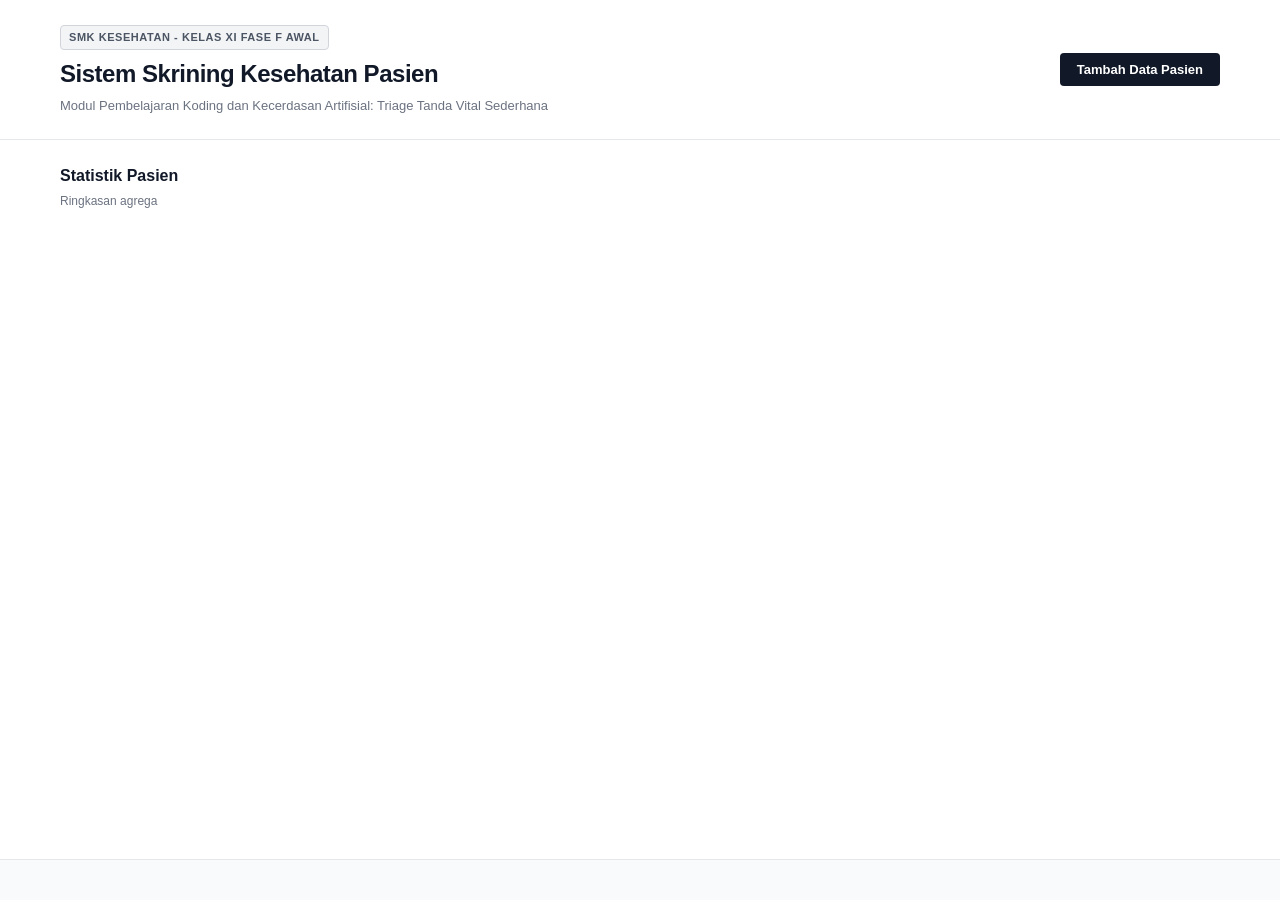
==== templates/index.html @ 0f3c6abc "feat(ui): implement responsive dashboard with real-time triage and datatable (refs task-001)" ====
<!DOCTYPE html>
<html lang="id">
<head>
  <meta charset="UTF-8">
  <meta name="viewport" content="width=device-width, initial-scale=1.0">
  <title>Sistem Skrining Kesehatan Pasien</title>
  <link rel="stylesheet" href="/static/css/style.css">
</head>
<body>
  <div class="app-layout">
    <header class="app-header">
<div class="header-container">
        <div class="header-brand">
          <div class="brand-badge">SMK Kesehatan - Kelas XI Fase F Awal</div>
          <h1 class="brand-title">Sistem Skrining Kesehatan Pasien</h1>
          <p class="brand-subtitle">Modul Pembelajaran Koding dan Kecerdasan Artifisial: Triage Tanda Vital Sederhana</p>
        </div>
        <div class="header-actions">
          <button id="btn-scroll-form" class="btn btn-primary">Tambah Data Pasien</button>
        </div>
      </div>
          </header>

<main class="app-main">
<div class="container">
        <!-- STATISTIK PASIEN (MENU 4) -->
        <section class="stats-section">
          <div class="section-heading">
            <h2 class="section-title">Statistik Pasien</h2>
            <span class="section-caption">Ringkasan agrega</span>
          </div>
        </section>
      </div>      
    </main>
    
    <footer class="app-footer">
      
    </footer>
        </footer>
  </div>
  <script src="/static/js/app.js"></script>
</body>
</html>
---- static/css/style.css ----
/* Pure Crisp Monochrome Light Design System */
:root {
  --bg-page: #ffffff;
  --bg-panel: #ffffff;
  --bg-subtle: #f9fafb;
  --bg-card: #fdfdfd;
  --border-light: #e5e7eb;
  --border-focus: #111827;
  --text-main: #111827;
  --text-muted: #4b5563;
  --text-caption: #6b7280;
  --btn-primary-bg: #111827;
  --btn-primary-text: #ffffff;
  --btn-secondary-bg: #f3f4f6;
  --btn-secondary-text: #111827;
  --btn-secondary-border: #e5e7eb;
  --pill-bg: #f3f4f6;
  --pill-border: #d1d5db;
  --pill-text: #111827;
  --danger-text: #991b1b;
  --danger-bg: #fef2f2;
  --danger-border: #fecaca;
  --warning-text: #854d0e;
  --warning-bg: #fefce8;
  --warning-border: #fef08a;
  --success-text: #166534;
  --success-bg: #f0fdf4;
  --success-border: #bbf7d0;
  --radius-sm: 4px;
  --radius-md: 6px;
  --radius-lg: 8px;
  --font-family: -apple-system, BlinkMacSystemFont, "Segoe UI", Roboto, "Helvetica Neue", Arial, sans-serif;
}

* {
  box-sizing: border-box;
  margin: 0;
  padding: 0;
}

body {
  font-family: var(--font-family);
  background-color: var(--bg-page);
  color: var(--text-main);
  line-height: 1.5;
  -webkit-font-smoothing: antialiased;
}

.app-layout {
  min-height: 100vh;
  display: flex;
  flex-direction: column;
}

.container {
  max-width: 1200px;
  margin: 0 auto;
  padding: 0 20px;
  width: 100%;
}

/* Header */
.app-header {
  border-bottom: 1px solid var(--border-light);
  background-color: var(--bg-page);
  padding: 24px 0;
}

.header-container {
  max-width: 1200px;
  margin: 0 auto;
  padding: 0 20px;
  display: flex;
  justify-content: space-between;
  align-items: center;
  flex-wrap: wrap;
  gap: 16px;
}

.brand-badge {
  display: inline-block;
  font-size: 11px;
  font-weight: 600;
  text-transform: uppercase;
  letter-spacing: 0.05em;
  padding: 3px 8px;
  background-color: var(--pill-bg);
  border: 1px solid var(--pill-border);
  border-radius: var(--radius-sm);
  color: var(--text-muted);
  margin-bottom: 6px;
}

.brand-title {
  font-size: 24px;
  font-weight: 700;
  letter-spacing: -0.02em;
  color: var(--text-main);
}

.brand-subtitle {
  font-size: 13px;
  color: var(--text-caption);
  margin-top: 4px;
}

/* Stats Section */
.stats-section {
  padding: 24px 0 16px;
}

.section-heading {
  margin-bottom: 14px;
}

.section-title {
  font-size: 16px;
  font-weight: 600;
  color: var(--text-main);
}

.section-caption {
  font-size: 12px;
  color: var(--text-caption);
}

.stats-grid {
  display: grid;
  grid-template-columns: repeat(auto-fit, minmax(220px, 1fr));
  gap: 16px;
}

.stat-card {
  background: var(--bg-card);
  border: 1px solid var(--border-light);
  border-radius: var(--radius-md);
  padding: 16px;
}

.stat-label {
  font-size: 12px;
  font-weight: 600;
  text-transform: uppercase;
  letter-spacing: 0.03em;
  color: var(--text-muted);
}

.stat-value {
  font-size: 32px;
  font-weight: 700;
  line-height: 1.2;
  margin: 6px 0;
  color: var(--text-main);
}

.stat-meta {
  font-size: 11px;
  color: var(--text-caption);
}

/* Split Dashboard Layout */
.dashboard-split {
  display: grid;
  grid-template-columns: 380px 1fr;
  gap: 24px;
  margin-bottom: 40px;
  align-items: start;
}

@media (max-width: 960px) {
  .dashboard-split {
    grid-template-columns: 1fr;
  }
}

/* Panels */
.panel {
  background: var(--bg-panel);
  border: 1px solid var(--border-light);
  border-radius: var(--radius-md);
  padding: 20px;
}

.panel-header {
  margin-bottom: 18px;
  padding-bottom: 12px;
  border-bottom: 1px solid var(--border-light);
}

.panel-header-split {
  display: flex;
  justify-content: space-between;
  align-items: center;
  margin-bottom: 16px;
  padding-bottom: 12px;
  border-bottom: 1px solid var(--border-light);
  flex-wrap: wrap;
  gap: 10px;
}

.panel-title {
  font-size: 16px;
  font-weight: 600;
  color: var(--text-main);
}

.panel-desc {
  font-size: 12px;
  color: var(--text-caption);
  margin-top: 2px;
}

/* Forms */
.form-group {
  margin-bottom: 14px;
}

.form-row {
  display: flex;
  gap: 12px;
}

.col-half {
  flex: 1;
}

.form-label {
  display: block;
  font-size: 13px;
  font-weight: 500;
  color: var(--text-main);
  margin-bottom: 6px;
}

.vital-header {
  display: flex;
  justify-content: space-between;
  align-items: center;
  margin-bottom: 6px;
}

.vital-section-title {
  font-size: 11px;
  font-weight: 700;
  text-transform: uppercase;
  letter-spacing: 0.05em;
  color: var(--text-caption);
  margin: 18px 0 10px;
  padding-top: 10px;
  border-top: 1px dashed var(--border-light);
}

.form-control {
  width: 100%;
  padding: 8px 12px;
  font-size: 14px;
  font-family: inherit;
  color: var(--text-main);
  background-color: #ffffff;
  border: 1px solid var(--border-light);
  border-radius: var(--radius-sm);
  outline: none;
  transition: border-color 0.15s ease;
}

.form-control:focus {
  border-color: var(--border-focus);
}

.field-hint {
  display: block;
  font-size: 10px;
  color: var(--text-caption);
  margin-top: 4px;
}

/* Status Pills */
.status-pill {
  display: inline-block;
  font-size: 11px;
  font-weight: 600;
  padding: 2px 8px;
  border-radius: 9999px;
  background-color: var(--pill-bg);
  border: 1px solid var(--pill-border);
  color: var(--pill-text);
}

.status-pill.status-normal {
  background-color: var(--success-bg);
  border-color: var(--success-border);
  color: var(--success-text);
}

.status-pill.status-warning {
  background-color: var(--warning-bg);
  border-color: var(--warning-border);
  color: var(--warning-text);
}

.status-pill.status-danger {
  background-color: var(--danger-bg);
  border-color: var(--danger-border);
  color: var(--danger-text);
}

/* Triage Preview Box */
.triage-preview-box {
  background-color: var(--bg-subtle);
  border: 1px solid var(--border-light);
  border-radius: var(--radius-sm);
  padding: 12px;
  margin: 18px 0;
}

.triage-preview-label {
  font-size: 11px;
  text-transform: uppercase;
  font-weight: 600;
  letter-spacing: 0.04em;
  color: var(--text-caption);
  margin-bottom: 4px;
}

.triage-preview-value {
  font-size: 13px;
  font-weight: 600;
  color: var(--text-main);
}

/* Buttons */
.btn {
  display: inline-flex;
  align-items: center;
  justify-content: center;
  font-size: 13px;
  font-weight: 600;
  font-family: inherit;
  padding: 8px 16px;
  border-radius: var(--radius-sm);
  cursor: pointer;
  border: 1px solid transparent;
  transition: opacity 0.15s ease, background-color 0.15s ease;
  text-decoration: none;
}

.btn-primary {
  background-color: var(--btn-primary-bg);
  color: var(--btn-primary-text);
}

.btn-primary:hover {
  opacity: 0.9;
}

.btn-secondary {
  background-color: var(--btn-secondary-bg);
  color: var(--btn-secondary-text);
  border-color: var(--btn-secondary-border);
}

.btn-secondary:hover {
  background-color: #e5e7eb;
}

.btn-sm {
  padding: 4px 10px;
  font-size: 12px;
}

.btn-block {
  width: 100%;
}

.form-actions {
  display: flex;
  flex-direction: column;
  gap: 8px;
  margin-top: 16px;
}

/* Filter Bar */
.filter-bar {
  display: flex;
  gap: 12px;
  margin-bottom: 14px;
  flex-wrap: wrap;
}

.search-box {
  flex: 2;
  min-width: 200px;
}

.filter-box {
  flex: 1;
  min-width: 160px;
}

/* Table */
.table-responsive {
  overflow-x: auto;
}

.data-table {
  width: 100%;
  border-collapse: collapse;
  font-size: 13px;
}

.data-table th {
  text-align: left;
  padding: 10px 12px;
  font-size: 11px;
  font-weight: 600;
  text-transform: uppercase;
  letter-spacing: 0.04em;
  color: var(--text-caption);
  background-color: var(--bg-subtle);
  border-bottom: 1px solid var(--border-light);
}

.data-table td {
  padding: 12px;
  border-bottom: 1px solid var(--border-light);
  vertical-align: middle;
}

.data-table tr:hover {
  background-color: #fafafa;
}

.th-num {
  width: 44px;
}

.th-action {
  width: 120px;
  text-align: right;
}

.action-btns {
  display: flex;
  gap: 6px;
  justify-content: flex-end;
}

.btn-table-icon {
  padding: 3px 8px;
  font-size: 11px;
  font-weight: 500;
  border-radius: var(--radius-sm);
  border: 1px solid var(--border-light);
  background-color: #ffffff;
  color: var(--text-main);
  cursor: pointer;
}

.btn-table-icon:hover {
  background-color: var(--bg-subtle);
}

.btn-table-danger {
  color: var(--danger-text);
  border-color: var(--danger-border);
}

.btn-table-danger:hover {
  background-color: var(--danger-bg);
}

/* Empty State */
.empty-state {
  text-align: center;
  padding: 40px 20px;
}

.empty-title {
  font-size: 14px;
  font-weight: 600;
  color: var(--text-main);
}

.empty-desc {
  font-size: 12px;
  color: var(--text-caption);
  margin-top: 4px;
}

/* Modal */
.modal-overlay {
  position: fixed;
  inset: 0;
  background-color: rgba(0, 0, 0, 0.4);
  display: flex;
  align-items: center;
  justify-content: center;
  padding: 20px;
  z-index: 1000;
}

.modal-card {
  background-color: #ffffff;
  border: 1px solid var(--border-light);
  border-radius: var(--radius-md);
  max-width: 520px;
  width: 100%;
  box-shadow: 0 10px 25px rgba(0, 0, 0, 0.1);
}

.modal-header {
  display: flex;
  justify-content: space-between;
  align-items: center;
  padding: 16px 20px;
  border-bottom: 1px solid var(--border-light);
}

.modal-title {
  font-size: 15px;
  font-weight: 600;
  color: var(--text-main);
}

.modal-close {
  background: none;
  border: none;
  font-size: 20px;
  line-height: 1;
  color: var(--text-caption);
  cursor: pointer;
}

.modal-body {
  padding: 20px;
  font-size: 13px;
}

.modal-footer {
  display: flex;
  justify-content: flex-end;
  gap: 8px;
  padding: 12px 20px;
  border-top: 1px solid var(--border-light);
  background-color: var(--bg-subtle);
}

.slip-detail-grid {
  display: grid;
  grid-template-columns: 140px 1fr;
  row-gap: 8px;
  column-gap: 12px;
  margin-top: 12px;
}

.slip-label {
  font-weight: 600;
  color: var(--text-muted);
}

.slip-value {
  color: var(--text-main);
}

/* Toast */
.toast {
  position: fixed;
  bottom: 24px;
  right: 24px;
  background-color: var(--text-main);
  color: #ffffff;
  padding: 10px 16px;
  border-radius: var(--radius-sm);
  font-size: 12px;
  font-weight: 500;
  box-shadow: 0 4px 12px rgba(0, 0, 0, 0.15);
  z-index: 2000;
}

/* Footer */
.app-footer {
  margin-top: auto;
  border-top: 1px solid var(--border-light);
  padding: 20px 0;
  background-color: var(--bg-subtle);
}

.footer-content {
  font-size: 12px;
  color: var(--text-caption);
  text-align: center;
}

.footer-meta {
  font-size: 11px;
  margin-top: 4px;
}
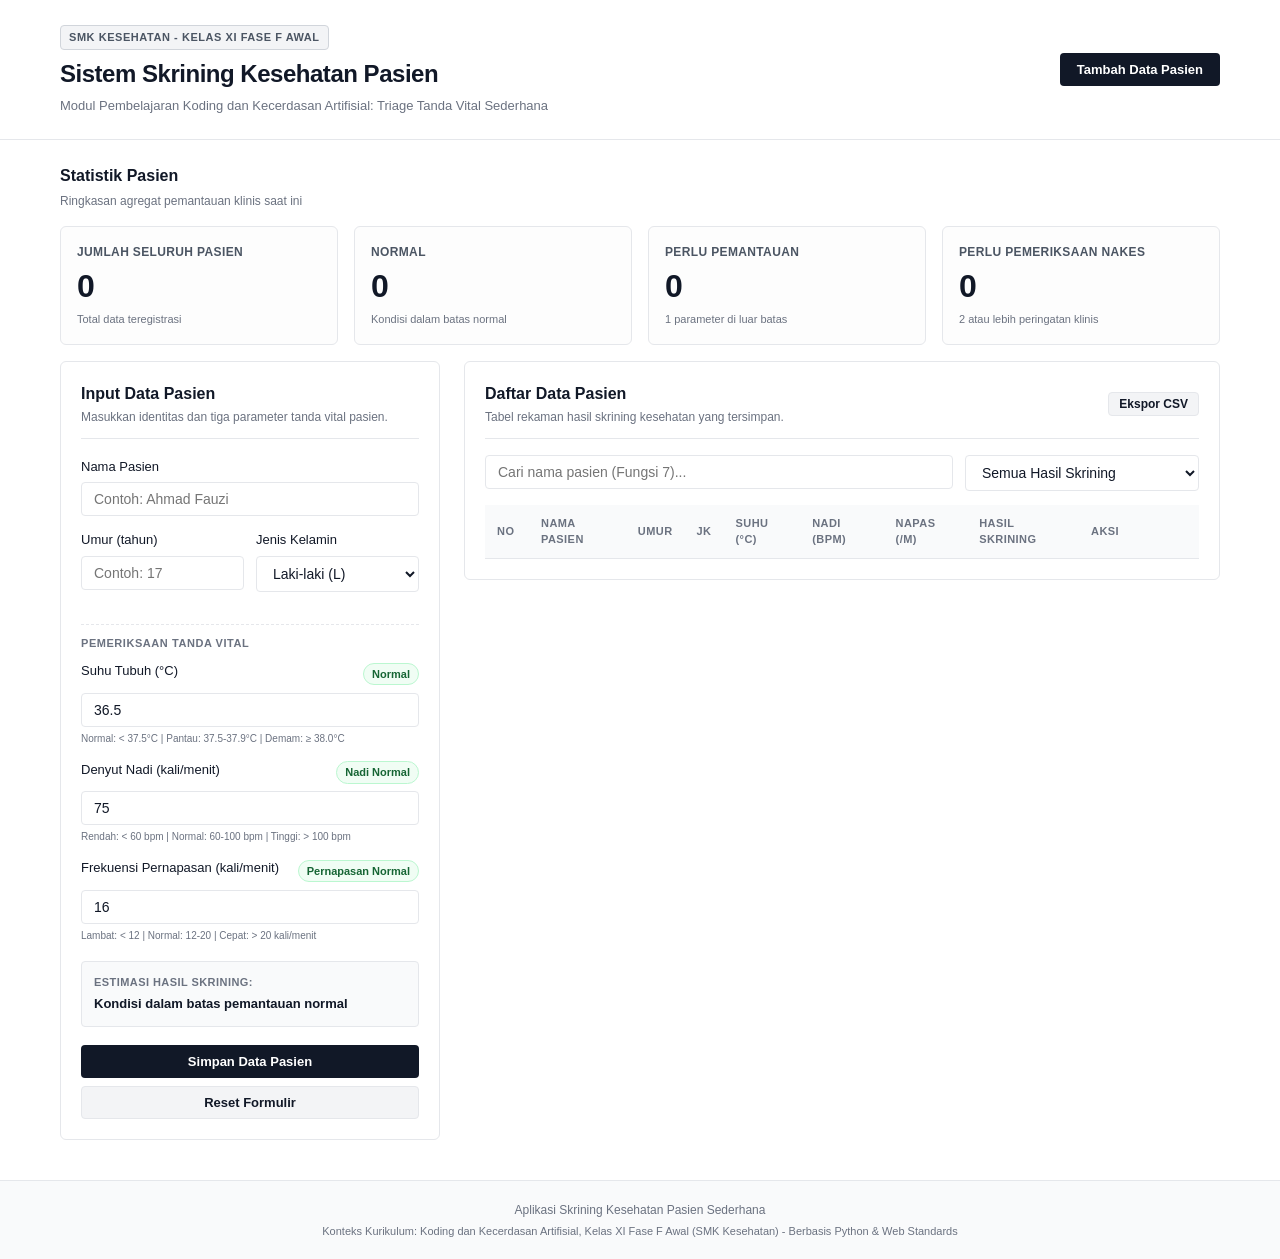
==== commit 6e302083: "feat(orchestration): add Docker deployment and complete patient screening web application (closes ta" ====
--- a/templates/index.html
+++ b/templates/index.html
@@ -27,16 +27,203 @@
         <section class="stats-section">
           <div class="section-heading">
             <h2 class="section-title">Statistik Pasien</h2>
-            <span class="section-caption">Ringkasan agrega</span>
+            <span class="section-caption">Ringkasan agregat pemantauan klinis saat ini</span>
+          </div>
+          <div class="stats-grid">
+            <div class="stat-card">
+              <div class="stat-label">Jumlah Seluruh Pasien</div>
+              <div class="stat-value" id="stats-total">0</div>
+              <div class="stat-meta">Total data teregistrasi</div>
+            </div>
+            <div class="stat-card">
+              <div class="stat-label">Normal</div>
+              <div class="stat-value" id="stats-normal">0</div>
+              <div class="stat-meta">Kondisi dalam batas normal</div>
+            </div>
+            <div class="stat-card">
+              <div class="stat-label">Perlu Pemantauan</div>
+              <div class="stat-value" id="stats-pemantauan">0</div>
+              <div class="stat-meta">1 parameter di luar batas</div>
+            </div>
+            <div class="stat-card">
+              <div class="stat-label">Perlu Pemeriksaan Nakes</div>
+              <div class="stat-value" id="stats-pemeriksaan">0</div>
+              <div class="stat-meta">2 atau lebih peringatan klinis</div>
+            </div>
           </div>
         </section>
+        
+        <div class="dashboard-split">
+          <!-- FORM INPUT DATA PASIEN (MENU 1) -->
+          <section class="form-section" id="form-container">
+            <div class="panel">
+              <div class="panel-header">
+                <h2 class="panel-title">Input Data Pasien</h2>
+                <p class="panel-desc">Masukkan identitas dan tiga parameter tanda vital pasien.</p>
+              </div>
+              
+              <form id="patient-form" class="patient-form" novalidate>
+                <div class="form-group">
+                  <label for="input-nama" class="form-label">Nama Pasien</label>
+                  <input type="text" id="input-nama" class="form-control" placeholder="Contoh: Ahmad Fauzi" required></input>
+                </div>
+                
+                <div class="form-row">
+                  <div class="form-group col-half">
+                    <label for="input-umur" class="form-label">Umur (tahun)</label>
+                    <input type="number" id="input-umur" class="form-control" placeholder="Contoh: 17" min="1" max="120" required></input>
+                  </div>
+                  <div class="form-group col-half">
+                    <label for="input-gender" class="form-label">Jenis Kelamin</label>
+                    <select id="input-gender" class="form-control" required>
+                      <option value="L">Laki-laki (L)</option>
+                      <option value="P">Perempuan (P)</option>
+                    </select>
+                  </div>
+                </div>
+                
+                <div class="vital-section-title">Pemeriksaan Tanda Vital</div>
+                
+                <div class="form-group">
+                  <div class="vital-header">
+                    <label for="input-suhu" class="form-label">Suhu Tubuh (&deg;C)</label>
+                    <span id="badge-suhu" class="status-pill">Normal</span>
+                  </div>
+                  <input type="number" id="input-suhu" class="form-control" step="0.1" placeholder="36.5" min="30" max="45" value="36.5" required>
+                                      <span class="field-hint">Normal: &lt; 37.5&deg;C | Pantau: 37.5-37.9&deg;C | Demam: &ge; 38.0&deg;C</span>
+                  </input>
+                </div>
+                
+                <div class="form-group">
+                  <div class="vital-header">
+                    <label for="input-nadi" class="form-label">Denyut Nadi (kali/menit)</label>
+                    <span id="badge-nadi" class="status-pill">Nadi Normal</span>
+                  </div>
+                  <input type="number" id="input-nadi" class="form-control" placeholder="75" min="30" max="220" value="75" required>
+                                      <span class="field-hint">Rendah: &lt; 60 bpm | Normal: 60-100 bpm | Tinggi: &gt; 100 bpm</span>
+                  </input>
+                </div>
+                
+                <div class="form-group">
+                  <div class="vital-header">
+                    <label for="input-napas" class="form-label">Frekuensi Pernapasan (kali/menit)</label>
+                    <span id="badge-napas" class="status-pill">Pernapasan Normal</span>
+                  </div>
+                  <input type="number" id="input-napas" class="form-control" placeholder="16" min="5" max="60" value="16" required>
+                                      <span class="field-hint">Lambat: &lt; 12 | Normal: 12-20 | Cepat: &gt; 20 kali/menit</span>
+                  </input>
+                </div>
+                
+                <!-- LIVE TRIAGE OUTCOME PREVIEW -->
+                <div class="triage-preview-box">
+                  <div class="triage-preview-label">Estimasi Hasil Skrining:</div>
+                  <div id="badge-skrining-summary" class="triage-preview-value">
+                    Kondisi dalam batas pemantauan normal
+                  </div>
+                </div>
+                
+                <div class="form-actions">
+                  <button type="submit" id="btn-submit" class="btn btn-primary btn-block">
+                    Simpan Data Pasien
+                  </button>
+                  <button type="button" id="btn-reset" class="btn btn-secondary btn-block">
+                    Reset Formulir
+                  </button>
+                </div>
+              </form>
+            </div>
+          </section>
+          
+          <!-- DAFTAR DATA PASIEN (MENU 2 & 3) -->
+          <section class="table-section">
+            <div class="panel">
+              <div class="panel-header-split">
+                <div>
+                  <h2 class="panel-title">Daftar Data Pasien</h2>
+                  <p class="panel-desc">Tabel rekaman hasil skrining kesehatan yang tersimpan.</p>
+                </div>
+                <div class="header-export">
+                  <button id="btn-export-csv" class="btn btn-secondary btn-sm">Ekspor CSV</button>
+                </div>
+              </div>
+              
+              <!-- CARI PASIEN & FILTER -->
+              <div class="filter-bar">
+                <div class="search-box">
+                  <input type="text" id="search-input" class="form-control" placeholder="Cari nama pasien (Fungsi 7)..."></input>
+                </div>
+                <div class="filter-box">
+                  <select id="filter-status" class="form-control">
+                    <option value="">Semua Hasil Skrining</option>
+                    <option value="Kondisi dalam batas pemantauan normal">Normal</option>
+                    <option value="Perlu pemantauan lebih lanjut">Perlu Pemantauan</option>
+                    <option value="Disarankan pemeriksaan oleh tenaga kesehatan">Perlu Pemeriksaan</option>
+                  </select>
+                </div>
+              </div>
+              
+              <!-- TABLE -->
+              <div class="table-responsive">
+                <table class="data-table">
+                  <thead>
+                    <tr>
+                      <th class="th-num">No</th>
+                      <th>Nama Pasien</th>
+                      <th>Umur</th>
+                      <th>JK</th>
+                      <th>Suhu (&deg;C)</th>
+                      <th>Nadi (bpm)</th>
+                      <th>Napas (/m)</th>
+                      <th>Hasil Skrining</th>
+                      <th class="th-action">Aksi</th>
+                    </tr>
+                  </thead>
+                  <tbody id="table-body">
+                    <!-- Populated dynamically via JS -->
+                  </tbody>
+                </table>
+              </div>
+              
+              <div id="empty-state" class="empty-state" style="display: none;">
+                <p class="empty-title">Belum ada data pasien.</p>
+                <p class="empty-desc">Silakan masukkan data pasien baru pada formulir di sebelah kiri.</p>
+              </div>
+            </div>
+          </section>
+        </div>
       </div>      
+      
+      <!-- MODAL DETAIL / REFERRAL SLIP -->
+      <div id="detail-modal" class="modal-overlay" style="display: none;">
+        <div class="modal-card">
+          <div class="modal-header">
+            <h3 class="modal-title">Lembar Skrining Pasien</h3>
+            <button id="btn-close-modal" class="modal-close" aria-label="Tutup">&times;</button>
+          </div>
+          <div class="modal-body" id="modal-content">
+            <!-- Populated via JS -->
+          </div>
+          <div class="modal-footer">
+            <button id="btn-print-modal" class="btn btn-secondary">Cetak Slip</button>
+            <button id="btn-dismiss-modal" class="btn btn-primary">Tutup</button>
+          </div>
+        </div>
+      </div>
+      
+      <!-- TOAST NOTIFICATION -->
+      <div id="toast" class="toast" style="display: none;"></div>
+      
+      
     </main>
     
     <footer class="app-footer">
+<div class="container footer-content">
+        <p>Aplikasi Skrining Kesehatan Pasien Sederhana</p>
+        <p class="footer-meta">Konteks Kurikulum: Koding dan Kecerdasan Artifisial, Kelas XI Fase F Awal (SMK Kesehatan) - Berbasis Python &amp; Web Standards</p>
+      </div>      
+      
       
     </footer>
-        </footer>
   </div>
   <script src="/static/js/app.js"></script>
 </body>
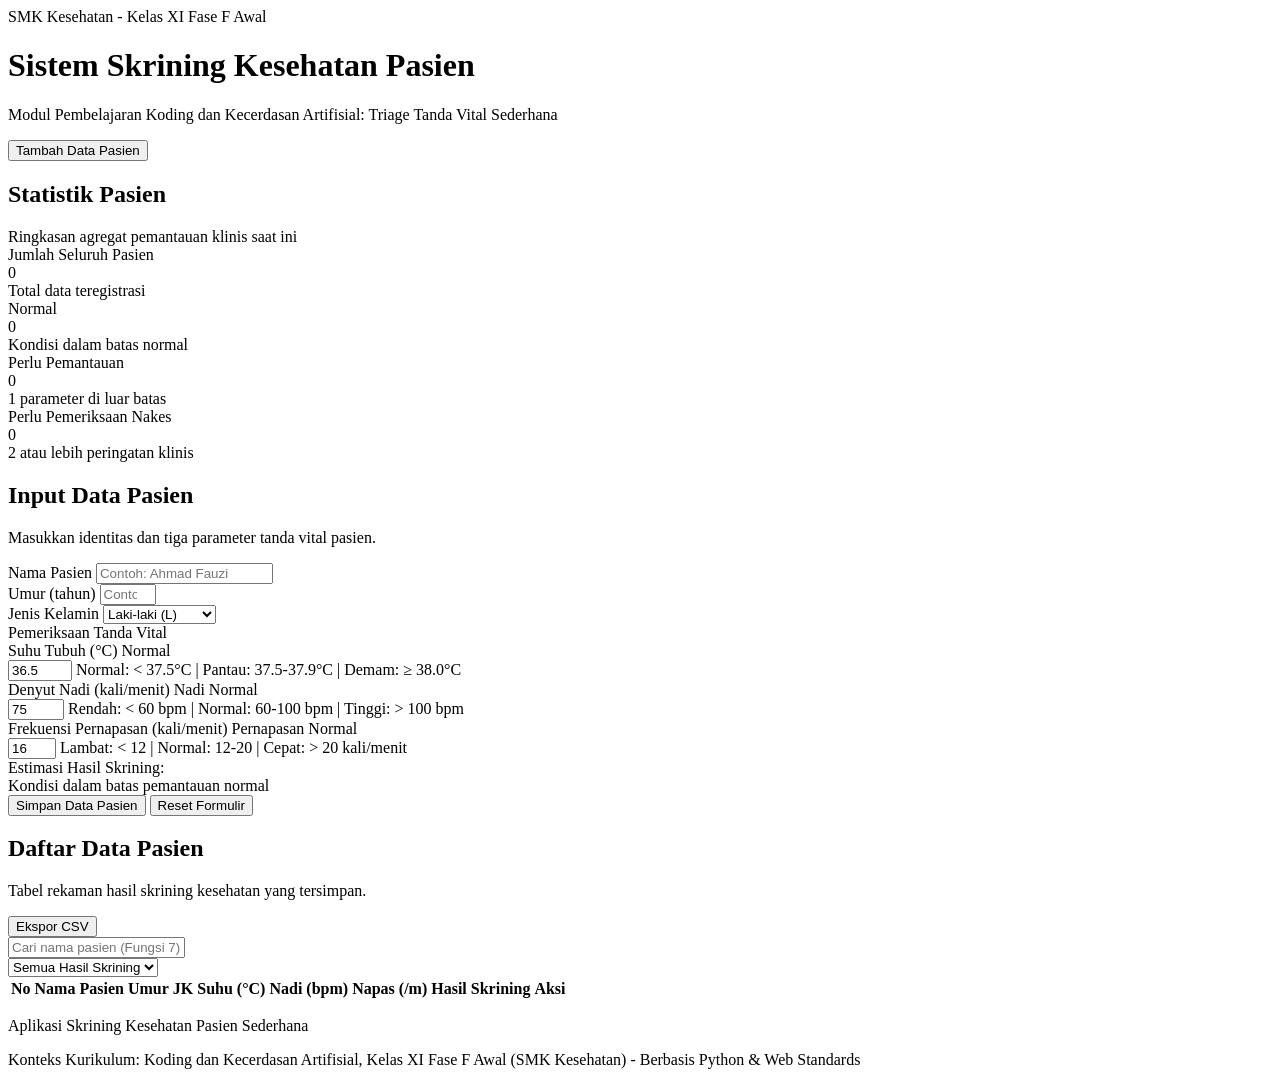
==== commit f13327d2: "feat(pages): add root index.html and offline storage fallback for GitHub Pages" ====
--- a/templates/index.html
+++ b/templates/index.html
@@ -4,7 +4,7 @@
   <meta charset="UTF-8">
   <meta name="viewport" content="width=device-width, initial-scale=1.0">
   <title>Sistem Skrining Kesehatan Pasien</title>
-  <link rel="stylesheet" href="/static/css/style.css">
+  <link rel="stylesheet" href="./static/css/style.css">
 </head>
 <body>
   <div class="app-layout">
@@ -225,6 +225,6 @@
       
     </footer>
   </div>
-  <script src="/static/js/app.js"></script>
+  <script src="./static/js/app.js"></script>
 </body>
 </html>
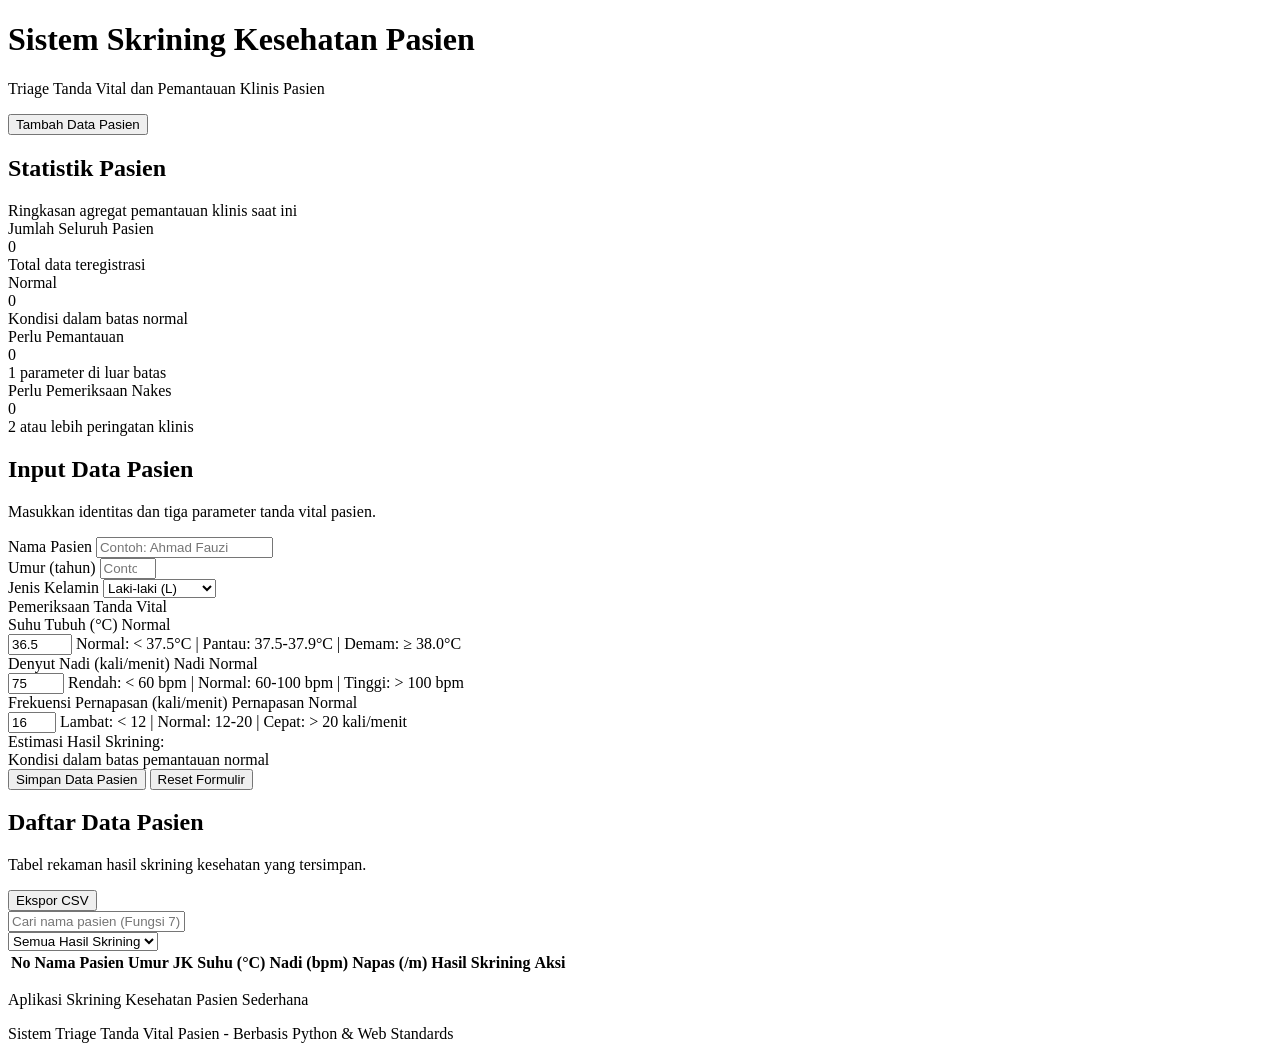
==== commit 9f430f01: "style(ui): purge curriculum badge and school metadata from header and footer" ====
--- a/templates/index.html
+++ b/templates/index.html
@@ -9,20 +9,19 @@
 <body>
   <div class="app-layout">
     <header class="app-header">
-<div class="header-container">
+      <div class="header-container">
         <div class="header-brand">
-          <div class="brand-badge">SMK Kesehatan - Kelas XI Fase F Awal</div>
           <h1 class="brand-title">Sistem Skrining Kesehatan Pasien</h1>
-          <p class="brand-subtitle">Modul Pembelajaran Koding dan Kecerdasan Artifisial: Triage Tanda Vital Sederhana</p>
+          <p class="brand-subtitle">Triage Tanda Vital dan Pemantauan Klinis Pasien</p>
         </div>
         <div class="header-actions">
           <button id="btn-scroll-form" class="btn btn-primary">Tambah Data Pasien</button>
         </div>
       </div>
-          </header>
-
-<main class="app-main">
-<div class="container">
+    </header>
+
+    <main class="app-main">
+      <div class="container">
         <!-- STATISTIK PASIEN (MENU 4) -->
         <section class="stats-section">
           <div class="section-heading">
@@ -52,7 +51,7 @@
             </div>
           </div>
         </section>
-        
+
         <div class="dashboard-split">
           <!-- FORM INPUT DATA PASIEN (MENU 1) -->
           <section class="form-section" id="form-container">
@@ -61,17 +60,17 @@
                 <h2 class="panel-title">Input Data Pasien</h2>
                 <p class="panel-desc">Masukkan identitas dan tiga parameter tanda vital pasien.</p>
               </div>
-              
+
               <form id="patient-form" class="patient-form" novalidate>
                 <div class="form-group">
                   <label for="input-nama" class="form-label">Nama Pasien</label>
-                  <input type="text" id="input-nama" class="form-control" placeholder="Contoh: Ahmad Fauzi" required></input>
-                </div>
-                
+                  <input type="text" id="input-nama" class="form-control" placeholder="Contoh: Ahmad Fauzi" required>
+                </div>
+
                 <div class="form-row">
                   <div class="form-group col-half">
                     <label for="input-umur" class="form-label">Umur (tahun)</label>
-                    <input type="number" id="input-umur" class="form-control" placeholder="Contoh: 17" min="1" max="120" required></input>
+                    <input type="number" id="input-umur" class="form-control" placeholder="Contoh: 17" min="1" max="120" required>
                   </div>
                   <div class="form-group col-half">
                     <label for="input-gender" class="form-label">Jenis Kelamin</label>
@@ -81,39 +80,36 @@
                     </select>
                   </div>
                 </div>
-                
+
                 <div class="vital-section-title">Pemeriksaan Tanda Vital</div>
-                
+
                 <div class="form-group">
                   <div class="vital-header">
                     <label for="input-suhu" class="form-label">Suhu Tubuh (&deg;C)</label>
                     <span id="badge-suhu" class="status-pill">Normal</span>
                   </div>
                   <input type="number" id="input-suhu" class="form-control" step="0.1" placeholder="36.5" min="30" max="45" value="36.5" required>
-                                      <span class="field-hint">Normal: &lt; 37.5&deg;C | Pantau: 37.5-37.9&deg;C | Demam: &ge; 38.0&deg;C</span>
-                  </input>
-                </div>
-                
+                  <span class="field-hint">Normal: &lt; 37.5&deg;C | Pantau: 37.5-37.9&deg;C | Demam: &ge; 38.0&deg;C</span>
+                </div>
+
                 <div class="form-group">
                   <div class="vital-header">
                     <label for="input-nadi" class="form-label">Denyut Nadi (kali/menit)</label>
                     <span id="badge-nadi" class="status-pill">Nadi Normal</span>
                   </div>
                   <input type="number" id="input-nadi" class="form-control" placeholder="75" min="30" max="220" value="75" required>
-                                      <span class="field-hint">Rendah: &lt; 60 bpm | Normal: 60-100 bpm | Tinggi: &gt; 100 bpm</span>
-                  </input>
-                </div>
-                
+                  <span class="field-hint">Rendah: &lt; 60 bpm | Normal: 60-100 bpm | Tinggi: &gt; 100 bpm</span>
+                </div>
+
                 <div class="form-group">
                   <div class="vital-header">
                     <label for="input-napas" class="form-label">Frekuensi Pernapasan (kali/menit)</label>
                     <span id="badge-napas" class="status-pill">Pernapasan Normal</span>
                   </div>
                   <input type="number" id="input-napas" class="form-control" placeholder="16" min="5" max="60" value="16" required>
-                                      <span class="field-hint">Lambat: &lt; 12 | Normal: 12-20 | Cepat: &gt; 20 kali/menit</span>
-                  </input>
-                </div>
-                
+                  <span class="field-hint">Lambat: &lt; 12 | Normal: 12-20 | Cepat: &gt; 20 kali/menit</span>
+                </div>
+
                 <!-- LIVE TRIAGE OUTCOME PREVIEW -->
                 <div class="triage-preview-box">
                   <div class="triage-preview-label">Estimasi Hasil Skrining:</div>
@@ -121,7 +117,7 @@
                     Kondisi dalam batas pemantauan normal
                   </div>
                 </div>
-                
+
                 <div class="form-actions">
                   <button type="submit" id="btn-submit" class="btn btn-primary btn-block">
                     Simpan Data Pasien
@@ -133,7 +129,7 @@
               </form>
             </div>
           </section>
-          
+
           <!-- DAFTAR DATA PASIEN (MENU 2 & 3) -->
           <section class="table-section">
             <div class="panel">
@@ -146,11 +142,11 @@
                   <button id="btn-export-csv" class="btn btn-secondary btn-sm">Ekspor CSV</button>
                 </div>
               </div>
-              
+
               <!-- CARI PASIEN & FILTER -->
               <div class="filter-bar">
                 <div class="search-box">
-                  <input type="text" id="search-input" class="form-control" placeholder="Cari nama pasien (Fungsi 7)..."></input>
+                  <input type="text" id="search-input" class="form-control" placeholder="Cari nama pasien (Fungsi 7)...">
                 </div>
                 <div class="filter-box">
                   <select id="filter-status" class="form-control">
@@ -161,7 +157,7 @@
                   </select>
                 </div>
               </div>
-              
+
               <!-- TABLE -->
               <div class="table-responsive">
                 <table class="data-table">
@@ -183,7 +179,7 @@
                   </tbody>
                 </table>
               </div>
-              
+
               <div id="empty-state" class="empty-state" style="display: none;">
                 <p class="empty-title">Belum ada data pasien.</p>
                 <p class="empty-desc">Silakan masukkan data pasien baru pada formulir di sebelah kiri.</p>
@@ -191,8 +187,8 @@
             </div>
           </section>
         </div>
-      </div>      
-      
+      </div>
+
       <!-- MODAL DETAIL / REFERRAL SLIP -->
       <div id="detail-modal" class="modal-overlay" style="display: none;">
         <div class="modal-card">
@@ -209,22 +205,37 @@
           </div>
         </div>
       </div>
-      
+
+      <!-- MODAL KONFIRMASI HAPUS (CUSTOM IN-APP) -->
+      <div id="confirm-modal" class="modal-overlay" style="display: none;">
+        <div class="modal-card modal-card-sm">
+          <div class="modal-header">
+            <h3 class="modal-title">Konfirmasi Hapus Pasien</h3>
+            <button id="btn-close-confirm" class="modal-close" aria-label="Tutup">&times;</button>
+          </div>
+          <div class="modal-body">
+            <p id="confirm-modal-text">Apakah kamu yakin ingin menghapus data pasien ini?</p>
+            <p class="modal-subtext">Data yang dihapus tidak dapat dipulihkan kembali.</p>
+          </div>
+          <div class="modal-footer">
+            <button type="button" id="btn-cancel-delete" class="btn btn-secondary">Batal</button>
+            <button type="button" id="btn-confirm-delete" class="btn btn-danger">Hapus Pasien</button>
+          </div>
+        </div>
+      </div>
+
       <!-- TOAST NOTIFICATION -->
       <div id="toast" class="toast" style="display: none;"></div>
-      
-      
     </main>
-    
+
     <footer class="app-footer">
-<div class="container footer-content">
+      <div class="container footer-content">
         <p>Aplikasi Skrining Kesehatan Pasien Sederhana</p>
-        <p class="footer-meta">Konteks Kurikulum: Koding dan Kecerdasan Artifisial, Kelas XI Fase F Awal (SMK Kesehatan) - Berbasis Python &amp; Web Standards</p>
-      </div>      
-      
-      
+        <p class="footer-meta">Sistem Triage Tanda Vital Pasien - Berbasis Python &amp; Web Standards</p>
+      </div>
     </footer>
   </div>
-  <script src="./static/js/app.js"></script>
+  <script src="./static/js/app.js?v=5"></script>
 </body>
 </html>
+
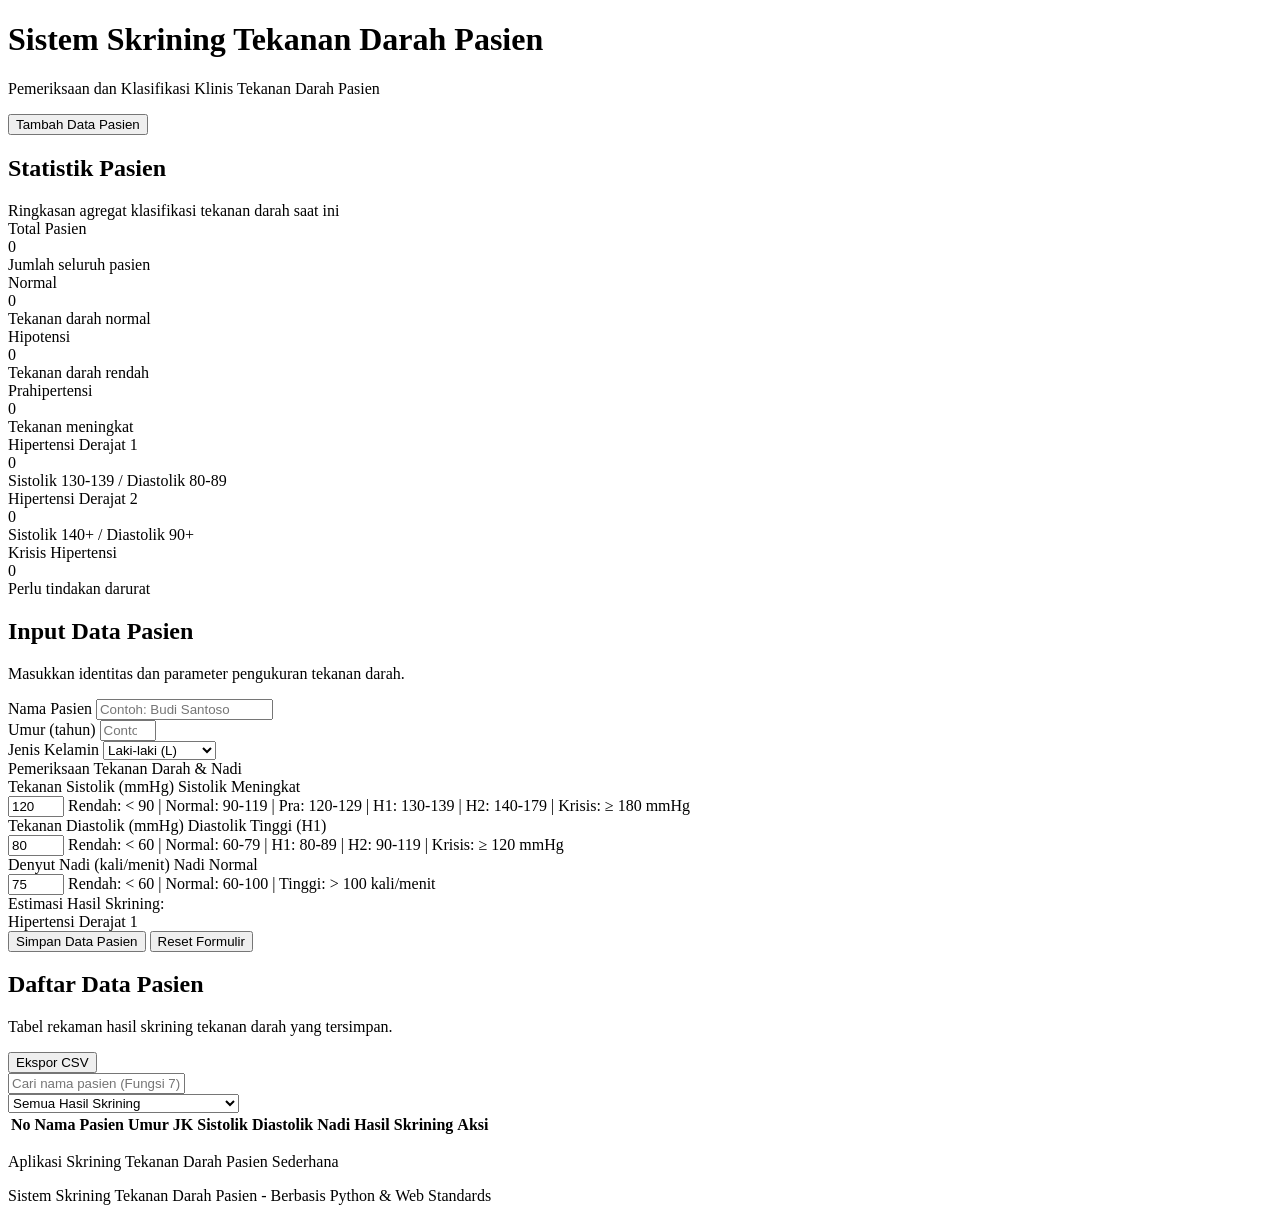
==== commit 084fda21: "feat(ui): complete web transition to blood pressure screening system" ====
--- a/templates/index.html
+++ b/templates/index.html
@@ -3,7 +3,7 @@
 <head>
   <meta charset="UTF-8">
   <meta name="viewport" content="width=device-width, initial-scale=1.0">
-  <title>Sistem Skrining Kesehatan Pasien</title>
+  <title>Sistem Skrining Tekanan Darah Pasien</title>
   <link rel="stylesheet" href="./static/css/style.css">
 </head>
 <body>
@@ -11,8 +11,8 @@
     <header class="app-header">
       <div class="header-container">
         <div class="header-brand">
-          <h1 class="brand-title">Sistem Skrining Kesehatan Pasien</h1>
-          <p class="brand-subtitle">Triage Tanda Vital dan Pemantauan Klinis Pasien</p>
+          <h1 class="brand-title">Sistem Skrining Tekanan Darah Pasien</h1>
+          <p class="brand-subtitle">Pemeriksaan dan Klasifikasi Klinis Tekanan Darah Pasien</p>
         </div>
         <div class="header-actions">
           <button id="btn-scroll-form" class="btn btn-primary">Tambah Data Pasien</button>
@@ -26,28 +26,43 @@
         <section class="stats-section">
           <div class="section-heading">
             <h2 class="section-title">Statistik Pasien</h2>
-            <span class="section-caption">Ringkasan agregat pemantauan klinis saat ini</span>
+            <span class="section-caption">Ringkasan agregat klasifikasi tekanan darah saat ini</span>
           </div>
           <div class="stats-grid">
             <div class="stat-card">
-              <div class="stat-label">Jumlah Seluruh Pasien</div>
+              <div class="stat-label">Total Pasien</div>
               <div class="stat-value" id="stats-total">0</div>
-              <div class="stat-meta">Total data teregistrasi</div>
+              <div class="stat-meta">Jumlah seluruh pasien</div>
             </div>
             <div class="stat-card">
               <div class="stat-label">Normal</div>
               <div class="stat-value" id="stats-normal">0</div>
-              <div class="stat-meta">Kondisi dalam batas normal</div>
-            </div>
-            <div class="stat-card">
-              <div class="stat-label">Perlu Pemantauan</div>
-              <div class="stat-value" id="stats-pemantauan">0</div>
-              <div class="stat-meta">1 parameter di luar batas</div>
-            </div>
-            <div class="stat-card">
-              <div class="stat-label">Perlu Pemeriksaan Nakes</div>
-              <div class="stat-value" id="stats-pemeriksaan">0</div>
-              <div class="stat-meta">2 atau lebih peringatan klinis</div>
+              <div class="stat-meta">Tekanan darah normal</div>
+            </div>
+            <div class="stat-card">
+              <div class="stat-label">Hipotensi</div>
+              <div class="stat-value" id="stats-hipotensi">0</div>
+              <div class="stat-meta">Tekanan darah rendah</div>
+            </div>
+            <div class="stat-card">
+              <div class="stat-label">Prahipertensi</div>
+              <div class="stat-value" id="stats-prahipertensi">0</div>
+              <div class="stat-meta">Tekanan meningkat</div>
+            </div>
+            <div class="stat-card">
+              <div class="stat-label">Hipertensi Derajat 1</div>
+              <div class="stat-value" id="stats-hipertensi-1">0</div>
+              <div class="stat-meta">Sistolik 130-139 / Diastolik 80-89</div>
+            </div>
+            <div class="stat-card">
+              <div class="stat-label">Hipertensi Derajat 2</div>
+              <div class="stat-value" id="stats-hipertensi-2">0</div>
+              <div class="stat-meta">Sistolik 140+ / Diastolik 90+</div>
+            </div>
+            <div class="stat-card">
+              <div class="stat-label">Krisis Hipertensi</div>
+              <div class="stat-value" id="stats-krisis">0</div>
+              <div class="stat-meta">Perlu tindakan darurat</div>
             </div>
           </div>
         </section>
@@ -58,19 +73,19 @@
             <div class="panel">
               <div class="panel-header">
                 <h2 class="panel-title">Input Data Pasien</h2>
-                <p class="panel-desc">Masukkan identitas dan tiga parameter tanda vital pasien.</p>
+                <p class="panel-desc">Masukkan identitas dan parameter pengukuran tekanan darah.</p>
               </div>
 
               <form id="patient-form" class="patient-form" novalidate>
                 <div class="form-group">
                   <label for="input-nama" class="form-label">Nama Pasien</label>
-                  <input type="text" id="input-nama" class="form-control" placeholder="Contoh: Ahmad Fauzi" required>
+                  <input type="text" id="input-nama" class="form-control" placeholder="Contoh: Budi Santoso" required>
                 </div>
 
                 <div class="form-row">
                   <div class="form-group col-half">
                     <label for="input-umur" class="form-label">Umur (tahun)</label>
-                    <input type="number" id="input-umur" class="form-control" placeholder="Contoh: 17" min="1" max="120" required>
+                    <input type="number" id="input-umur" class="form-control" placeholder="Contoh: 35" min="1" max="120" required>
                   </div>
                   <div class="form-group col-half">
                     <label for="input-gender" class="form-label">Jenis Kelamin</label>
@@ -81,40 +96,40 @@
                   </div>
                 </div>
 
-                <div class="vital-section-title">Pemeriksaan Tanda Vital</div>
+                <div class="vital-section-title">Pemeriksaan Tekanan Darah &amp; Nadi</div>
 
                 <div class="form-group">
                   <div class="vital-header">
-                    <label for="input-suhu" class="form-label">Suhu Tubuh (&deg;C)</label>
-                    <span id="badge-suhu" class="status-pill">Normal</span>
-                  </div>
-                  <input type="number" id="input-suhu" class="form-control" step="0.1" placeholder="36.5" min="30" max="45" value="36.5" required>
-                  <span class="field-hint">Normal: &lt; 37.5&deg;C | Pantau: 37.5-37.9&deg;C | Demam: &ge; 38.0&deg;C</span>
+                    <label for="input-sistolik" class="form-label">Tekanan Sistolik (mmHg)</label>
+                    <span id="badge-sistolik" class="status-pill status-caution">Sistolik Meningkat</span>
+                  </div>
+                  <input type="number" id="input-sistolik" class="form-control" placeholder="120" min="40" max="300" value="120" required>
+                  <span class="field-hint">Rendah: &lt; 90 | Normal: 90-119 | Pra: 120-129 | H1: 130-139 | H2: 140-179 | Krisis: &ge; 180 mmHg</span>
+                </div>
+
+                <div class="form-group">
+                  <div class="vital-header">
+                    <label for="input-diastolik" class="form-label">Tekanan Diastolik (mmHg)</label>
+                    <span id="badge-diastolik" class="status-pill status-alert">Diastolik Tinggi (H1)</span>
+                  </div>
+                  <input type="number" id="input-diastolik" class="form-control" placeholder="80" min="30" max="200" value="80" required>
+                  <span class="field-hint">Rendah: &lt; 60 | Normal: 60-79 | H1: 80-89 | H2: 90-119 | Krisis: &ge; 120 mmHg</span>
                 </div>
 
                 <div class="form-group">
                   <div class="vital-header">
                     <label for="input-nadi" class="form-label">Denyut Nadi (kali/menit)</label>
-                    <span id="badge-nadi" class="status-pill">Nadi Normal</span>
+                    <span id="badge-nadi" class="status-pill status-normal">Nadi Normal</span>
                   </div>
                   <input type="number" id="input-nadi" class="form-control" placeholder="75" min="30" max="220" value="75" required>
-                  <span class="field-hint">Rendah: &lt; 60 bpm | Normal: 60-100 bpm | Tinggi: &gt; 100 bpm</span>
-                </div>
-
-                <div class="form-group">
-                  <div class="vital-header">
-                    <label for="input-napas" class="form-label">Frekuensi Pernapasan (kali/menit)</label>
-                    <span id="badge-napas" class="status-pill">Pernapasan Normal</span>
-                  </div>
-                  <input type="number" id="input-napas" class="form-control" placeholder="16" min="5" max="60" value="16" required>
-                  <span class="field-hint">Lambat: &lt; 12 | Normal: 12-20 | Cepat: &gt; 20 kali/menit</span>
+                  <span class="field-hint">Rendah: &lt; 60 | Normal: 60-100 | Tinggi: &gt; 100 kali/menit</span>
                 </div>
 
                 <!-- LIVE TRIAGE OUTCOME PREVIEW -->
                 <div class="triage-preview-box">
                   <div class="triage-preview-label">Estimasi Hasil Skrining:</div>
                   <div id="badge-skrining-summary" class="triage-preview-value">
-                    Kondisi dalam batas pemantauan normal
+                    Hipertensi Derajat 1
                   </div>
                 </div>
 
@@ -136,7 +151,7 @@
               <div class="panel-header-split">
                 <div>
                   <h2 class="panel-title">Daftar Data Pasien</h2>
-                  <p class="panel-desc">Tabel rekaman hasil skrining kesehatan yang tersimpan.</p>
+                  <p class="panel-desc">Tabel rekaman hasil skrining tekanan darah yang tersimpan.</p>
                 </div>
                 <div class="header-export">
                   <button id="btn-export-csv" class="btn btn-secondary btn-sm">Ekspor CSV</button>
@@ -151,9 +166,12 @@
                 <div class="filter-box">
                   <select id="filter-status" class="form-control">
                     <option value="">Semua Hasil Skrining</option>
-                    <option value="Kondisi dalam batas pemantauan normal">Normal</option>
-                    <option value="Perlu pemantauan lebih lanjut">Perlu Pemantauan</option>
-                    <option value="Disarankan pemeriksaan oleh tenaga kesehatan">Perlu Pemeriksaan</option>
+                    <option value="Tekanan Darah Normal">Tekanan Darah Normal</option>
+                    <option value="Hipotensi (Tekanan Darah Rendah)">Hipotensi (Tekanan Darah Rendah)</option>
+                    <option value="Prahipertensi (Meningkat)">Prahipertensi (Meningkat)</option>
+                    <option value="Hipertensi Derajat 1">Hipertensi Derajat 1</option>
+                    <option value="Hipertensi Derajat 2">Hipertensi Derajat 2</option>
+                    <option value="Krisis Hipertensi (Bahaya - Perlu Tindakan Darurat)">Krisis Hipertensi</option>
                   </select>
                 </div>
               </div>
@@ -167,9 +185,9 @@
                       <th>Nama Pasien</th>
                       <th>Umur</th>
                       <th>JK</th>
-                      <th>Suhu (&deg;C)</th>
-                      <th>Nadi (bpm)</th>
-                      <th>Napas (/m)</th>
+                      <th>Sistolik</th>
+                      <th>Diastolik</th>
+                      <th>Nadi</th>
                       <th>Hasil Skrining</th>
                       <th class="th-action">Aksi</th>
                     </tr>
@@ -193,7 +211,7 @@
       <div id="detail-modal" class="modal-overlay" style="display: none;">
         <div class="modal-card">
           <div class="modal-header">
-            <h3 class="modal-title">Lembar Skrining Pasien</h3>
+            <h3 class="modal-title">Lembar Skrining Tekanan Darah</h3>
             <button id="btn-close-modal" class="modal-close" aria-label="Tutup">&times;</button>
           </div>
           <div class="modal-body" id="modal-content">
@@ -230,12 +248,11 @@
 
     <footer class="app-footer">
       <div class="container footer-content">
-        <p>Aplikasi Skrining Kesehatan Pasien Sederhana</p>
-        <p class="footer-meta">Sistem Triage Tanda Vital Pasien - Berbasis Python &amp; Web Standards</p>
+        <p>Aplikasi Skrining Tekanan Darah Pasien Sederhana</p>
+        <p class="footer-meta">Sistem Skrining Tekanan Darah Pasien - Berbasis Python &amp; Web Standards</p>
       </div>
     </footer>
   </div>
-  <script src="./static/js/app.js?v=5"></script>
+  <script src="./static/js/app.js?v=6"></script>
 </body>
 </html>
-
